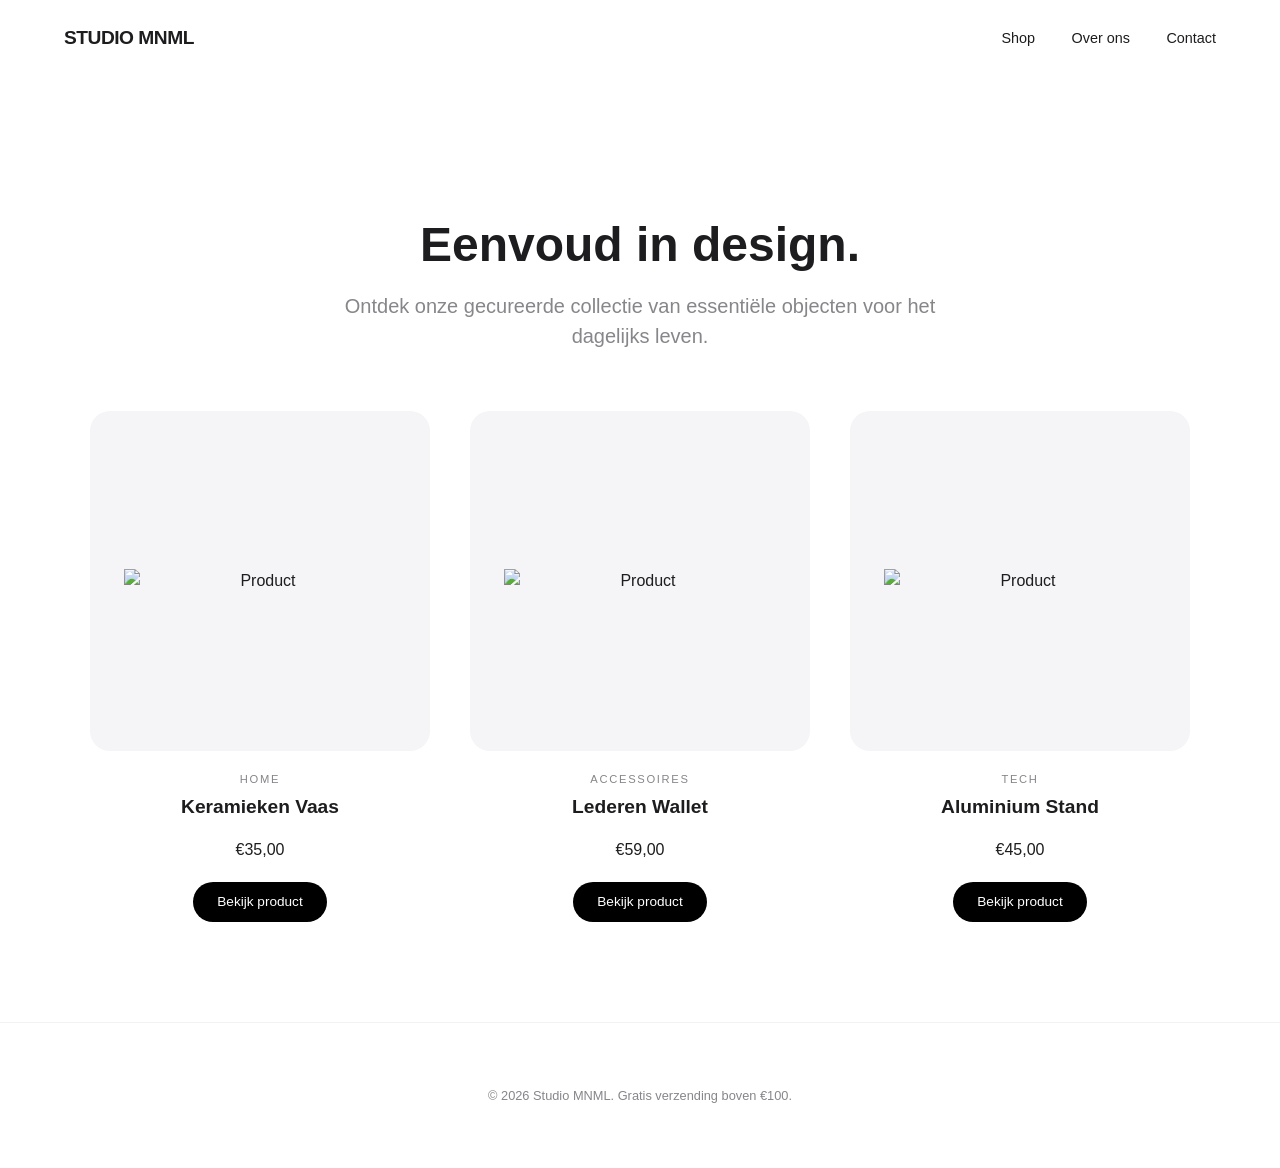
==== index.html @ b76edfde "Add files via upload" ====
<!DOCTYPE html>
<html lang="nl">
<head>
    <meta charset="UTF-8">
    <meta name="viewport" content="width=device-width, initial-scale=1.0">
    <title>Minimal Shop | Clean & Static</title>
    <style>
        :root {
            --bg-color: #ffffff;
            --text-main: #1d1d1f;
            --text-muted: #86868b;
            --accent: #000000; /* Strak zwart voor een luxe uitstraling */
            --card-bg: #f5f5f7;
            --nav-bg: rgba(255, 255, 255, 0.8);
        }

        body {
            font-family: -apple-system, BlinkMacSystemFont, "Segoe UI", Roboto, Helvetica, Arial, sans-serif;
            background-color: var(--bg-color);
            color: var(--text-main);
            margin: 0;
            line-height: 1.5;
            -webkit-font-smoothing: antialiased;
        }

        /* --- Navigatie --- */
        nav {
            position: sticky;
            top: 0;
            background-color: var(--nav-bg);
            backdrop-filter: blur(20px); /* Dat mooie 'glass' effect */
            z-index: 1000;
            padding: 1.5rem 5%;
            display: flex;
            justify-content: space-between;
            align-items: center;
        }

        .logo {
            font-weight: 700;
            font-size: 1.2rem;
            letter-spacing: -0.5px;
        }

        .nav-links a {
            text-decoration: none;
            color: var(--text-main);
            margin-left: 2rem;
            font-size: 0.9rem;
            transition: color 0.3s;
        }

        .nav-links a:hover {
            color: var(--text-muted);
        }

        /* --- Hero Section --- */
        header {
            text-align: center;
            padding: 100px 5% 60px;
        }

        header h1 {
            font-size: 3rem;
            font-weight: 700;
            margin-bottom: 10px;
        }

        header p {
            color: var(--text-muted);
            font-size: 1.25rem;
            max-width: 600px;
            margin: 0 auto;
        }

        /* --- Product Grid --- */
        .container {
            max-width: 1100px;
            margin: 0 auto;
            padding: 0 5% 100px;
        }

        .product-grid {
            display: grid;
            grid-template-columns: repeat(auto-fit, minmax(280px, 1fr));
            gap: 40px;
        }

        .product-card {
            text-align: center;
            transition: transform 0.4s cubic-bezier(0.4, 0, 0.2, 1);
        }

        .product-card:hover {
            transform: translateY(-10px);
        }

        .image-container {
            background-color: var(--card-bg);
            border-radius: 20px;
            aspect-ratio: 1 / 1;
            display: flex;
            justify-content: center;
            align-items: center;
            margin-bottom: 20px;
            overflow: hidden;
        }

        .product-image {
            width: 80%;
            height: auto;
            transition: transform 0.5s ease;
        }

        .product-card:hover .product-image {
            transform: scale(1.05);
        }

        .category {
            font-size: 0.7rem;
            text-transform: uppercase;
            letter-spacing: 0.15em;
            color: var(--text-muted);
            margin-bottom: 5px;
        }

        .title {
            font-size: 1.2rem;
            font-weight: 600;
            margin: 0 0 8px 0;
        }

        .price {
            font-size: 1rem;
            margin-bottom: 20px;
        }

        .btn {
            display: inline-block;
            background-color: var(--accent);
            color: white;
            padding: 10px 24px;
            border-radius: 30px;
            text-decoration: none;
            font-size: 0.85rem;
            font-weight: 500;
        }

        /* --- Footer --- */
        footer {
            border-top: 1px solid #f2f2f2;
            padding: 50px 5%;
            text-align: center;
            font-size: 0.8rem;
            color: var(--text-muted);
        }

        /* Mobile Adjustments */
        @media (max-width: 600px) {
            header h1 { font-size: 2.2rem; }
            .nav-links { display: none; } /* Simpel houden op mobiel */
        }
    </style>
</head>
<body>

    <nav>
        <div class="logo">STUDIO MNML</div>
        <div class="nav-links">
            <a href="#">Shop</a>
            <a href="#">Over ons</a>
            <a href="#">Contact</a>
        </div>
    </nav>

    <header>
        <h1>Eenvoud in design.</h1>
        <p>Ontdek onze gecureerde collectie van essentiële objecten voor het dagelijks leven.</p>
    </header>

    <div class="container">
        <div class="product-grid">
            <div class="product-card">
                <div class="image-container">
                    <img src="https://via.placeholder.com/400x400/f5f5f7/1d1d1f?text=Product+A" alt="Product" class="product-image">
                </div>
                <div class="category">Home</div>
                <h2 class="title">Keramieken Vaas</h2>
                <p class="price">€35,00</p>
                <a href="#" class="btn">Bekijk product</a>
            </div>

            <div class="product-card">
                <div class="image-container">
                    <img src="https://via.placeholder.com/400x400/f5f5f7/1d1d1f?text=Product+B" alt="Product" class="product-image">
                </div>
                <div class="category">Accessoires</div>
                <h2 class="title">Lederen Wallet</h2>
                <p class="price">€59,00</p>
                <a href="#" class="btn">Bekijk product</a>
            </div>

            <div class="product-card">
                <div class="image-container">
                    <img src="https://via.placeholder.com/400x400/f5f5f7/1d1d1f?text=Product+C" alt="Product" class="product-image">
                </div>
                <div class="category">Tech</div>
                <h2 class="title">Aluminium Stand</h2>
                <p class="price">€45,00</p>
                <a href="#" class="btn">Bekijk product</a>
            </div>
        </div>
    </div>

    <footer>
        <p>&copy; 2026 Studio MNML. Gratis verzending boven €100.</p>
    </footer>

</body>
</html>
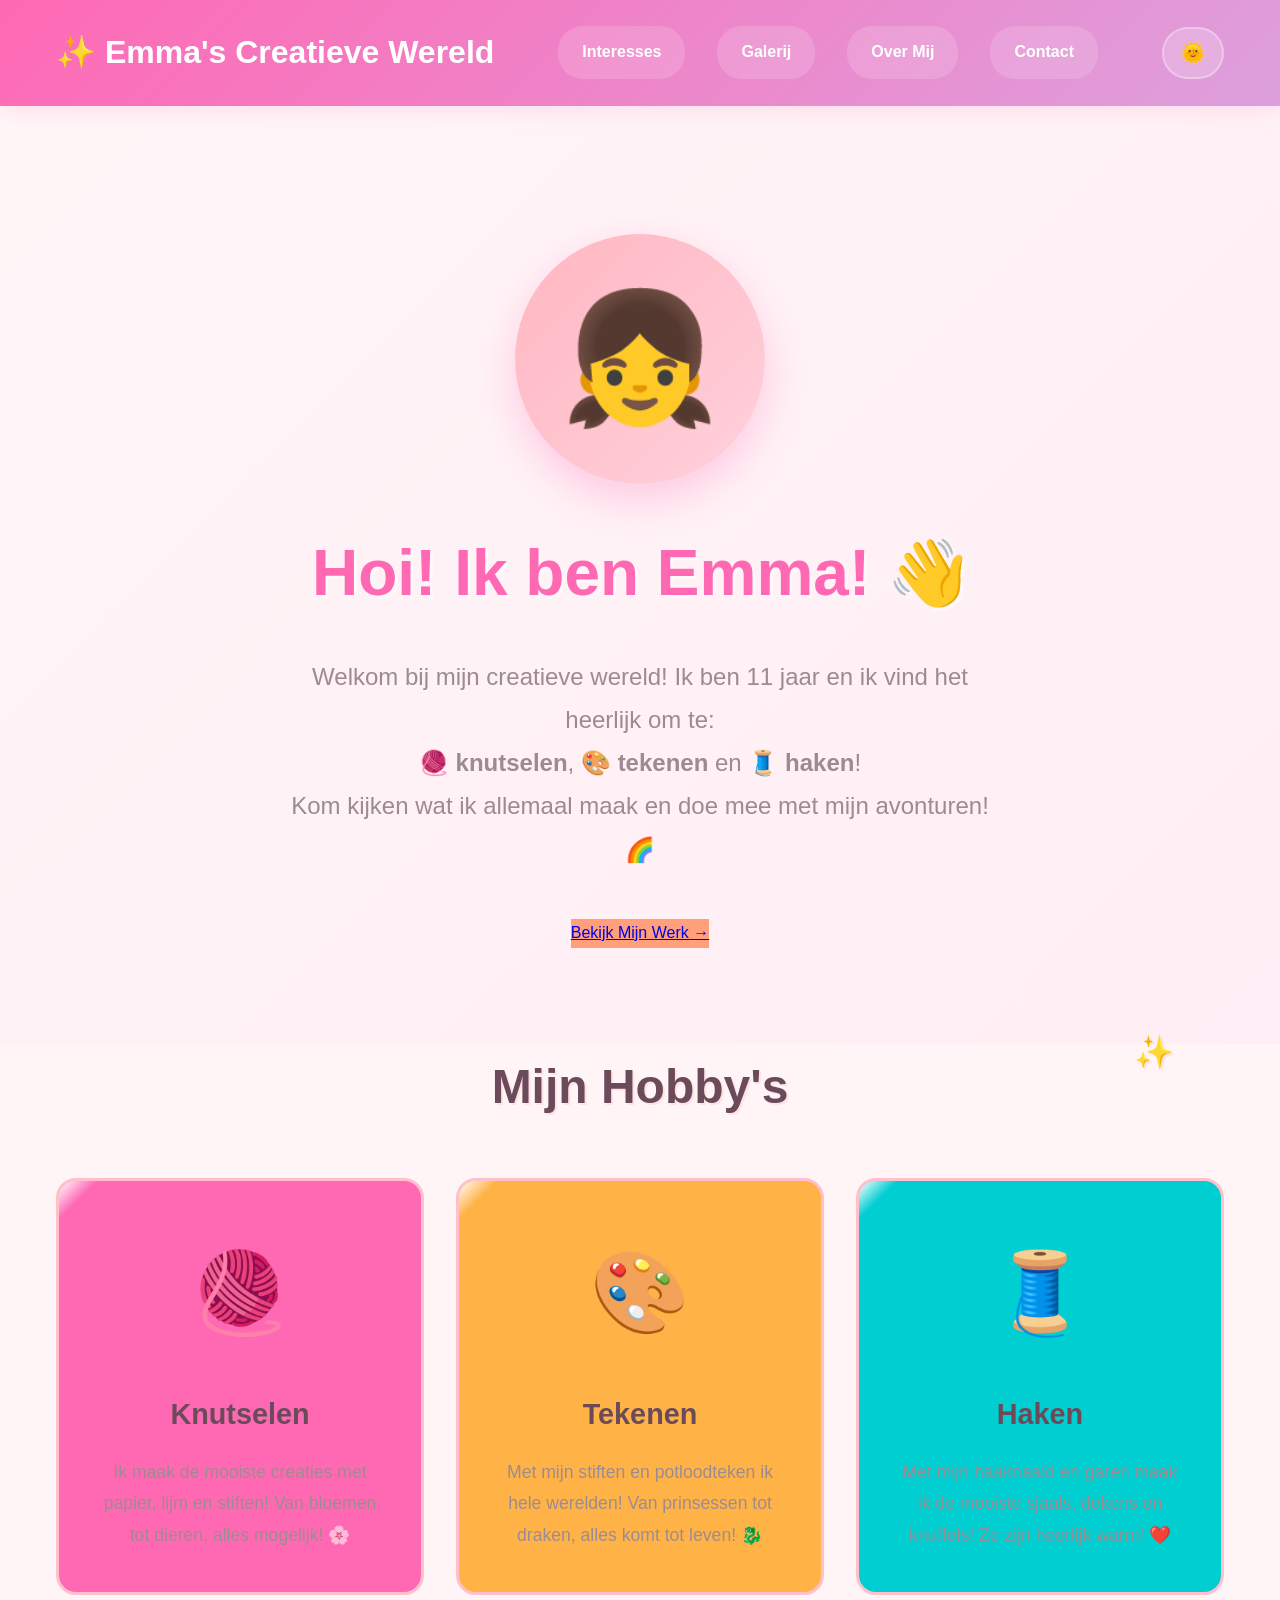
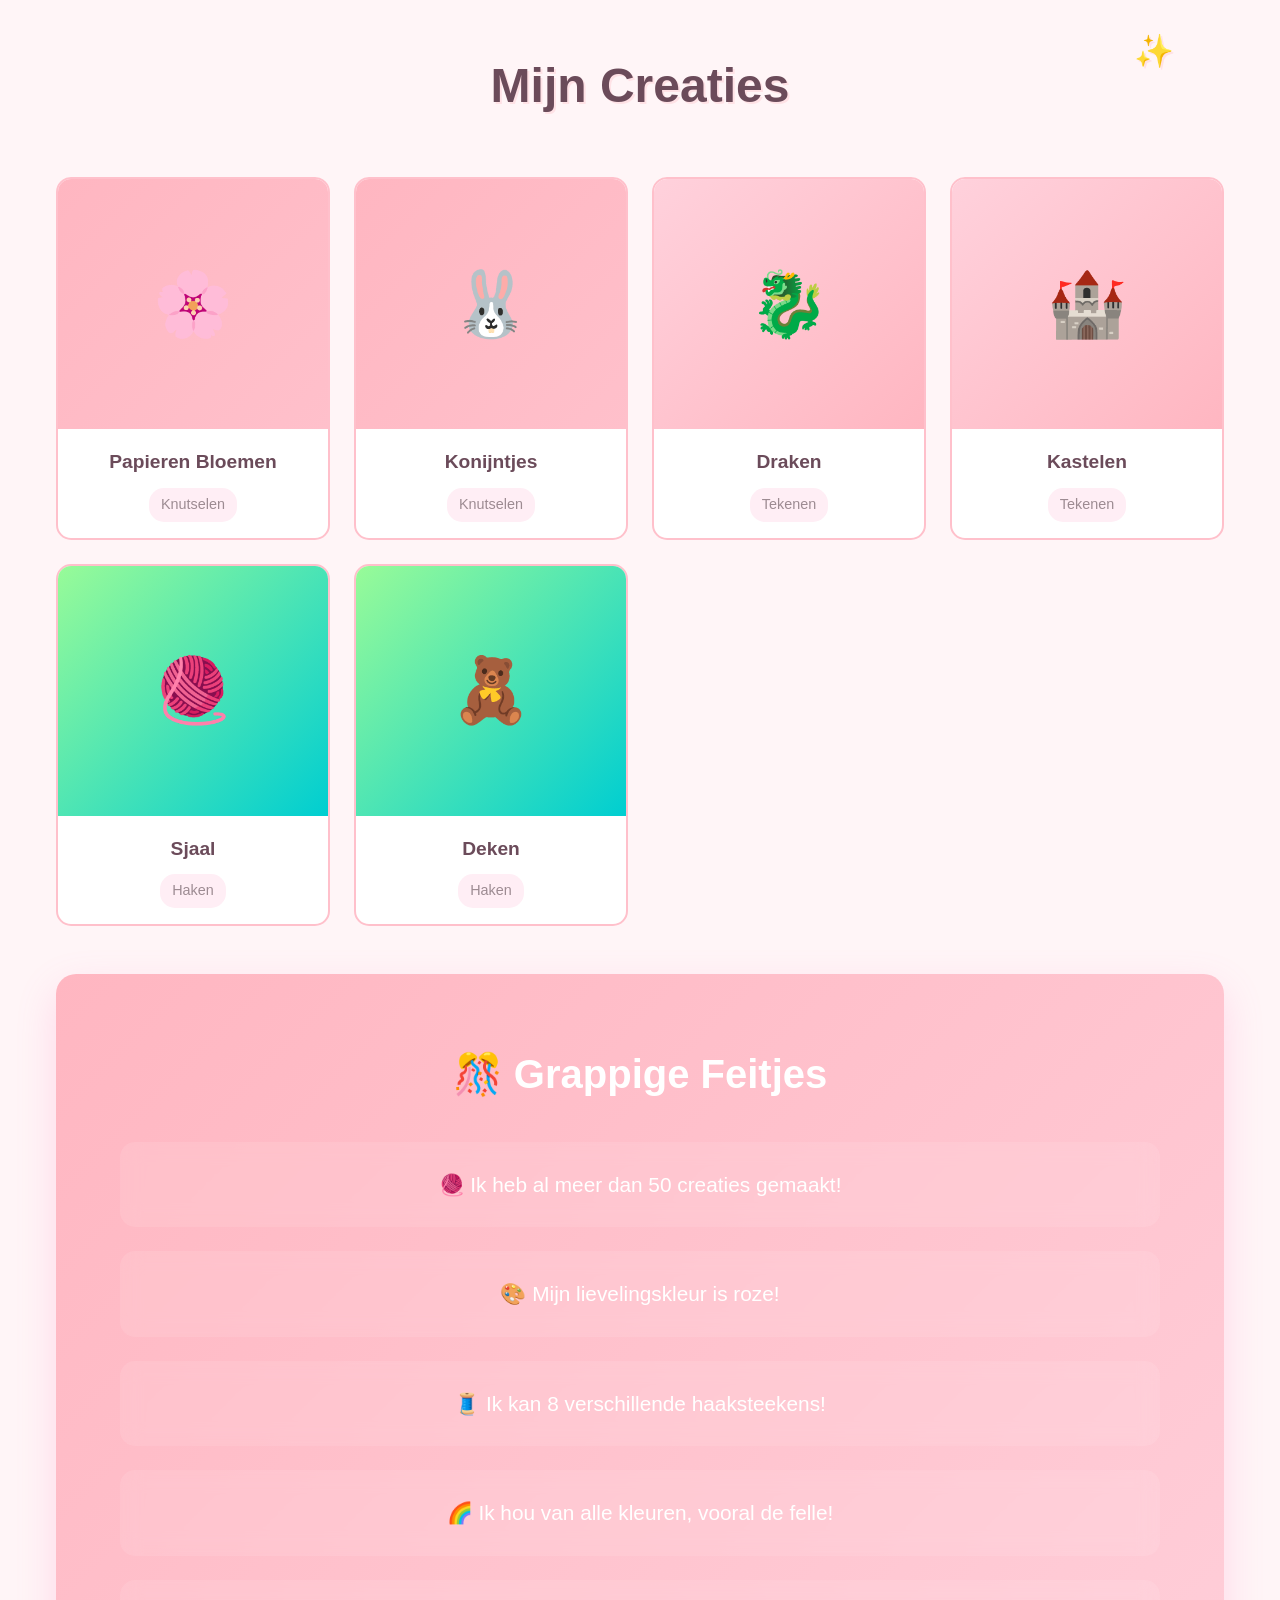
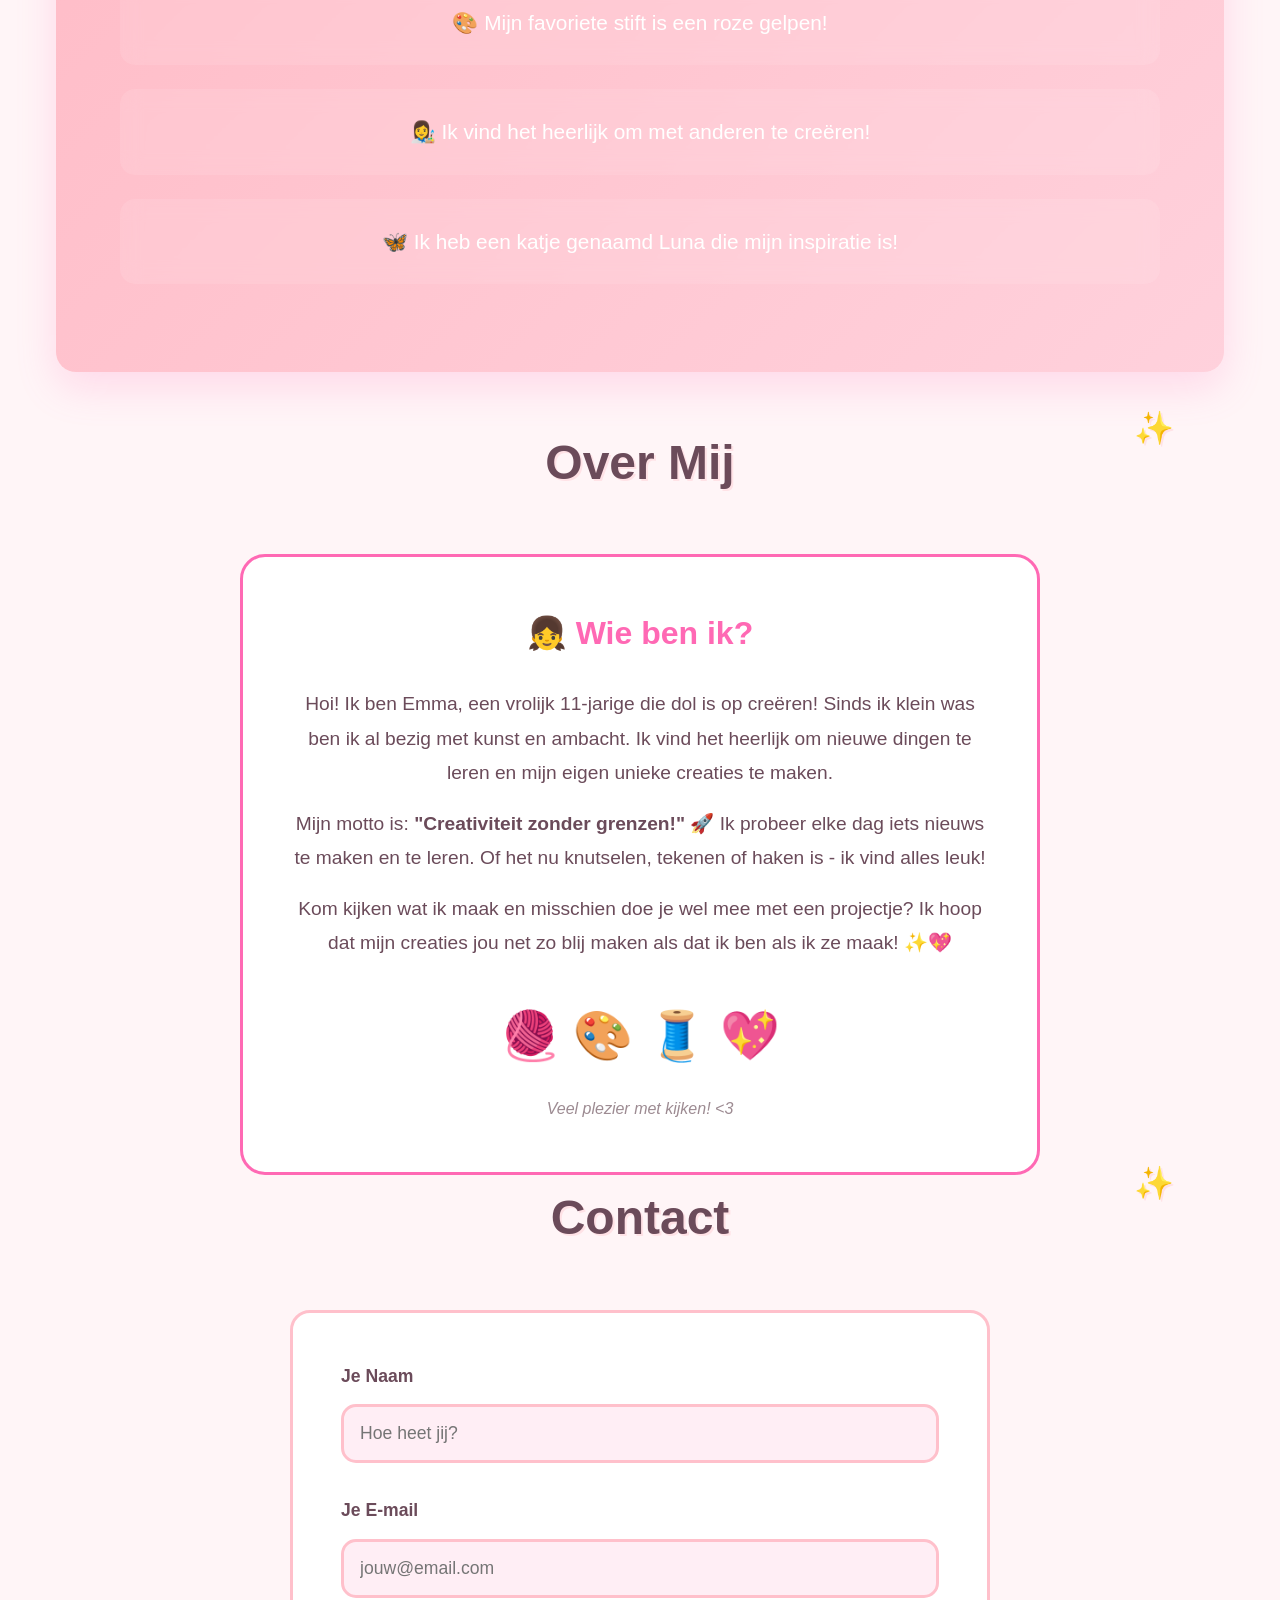
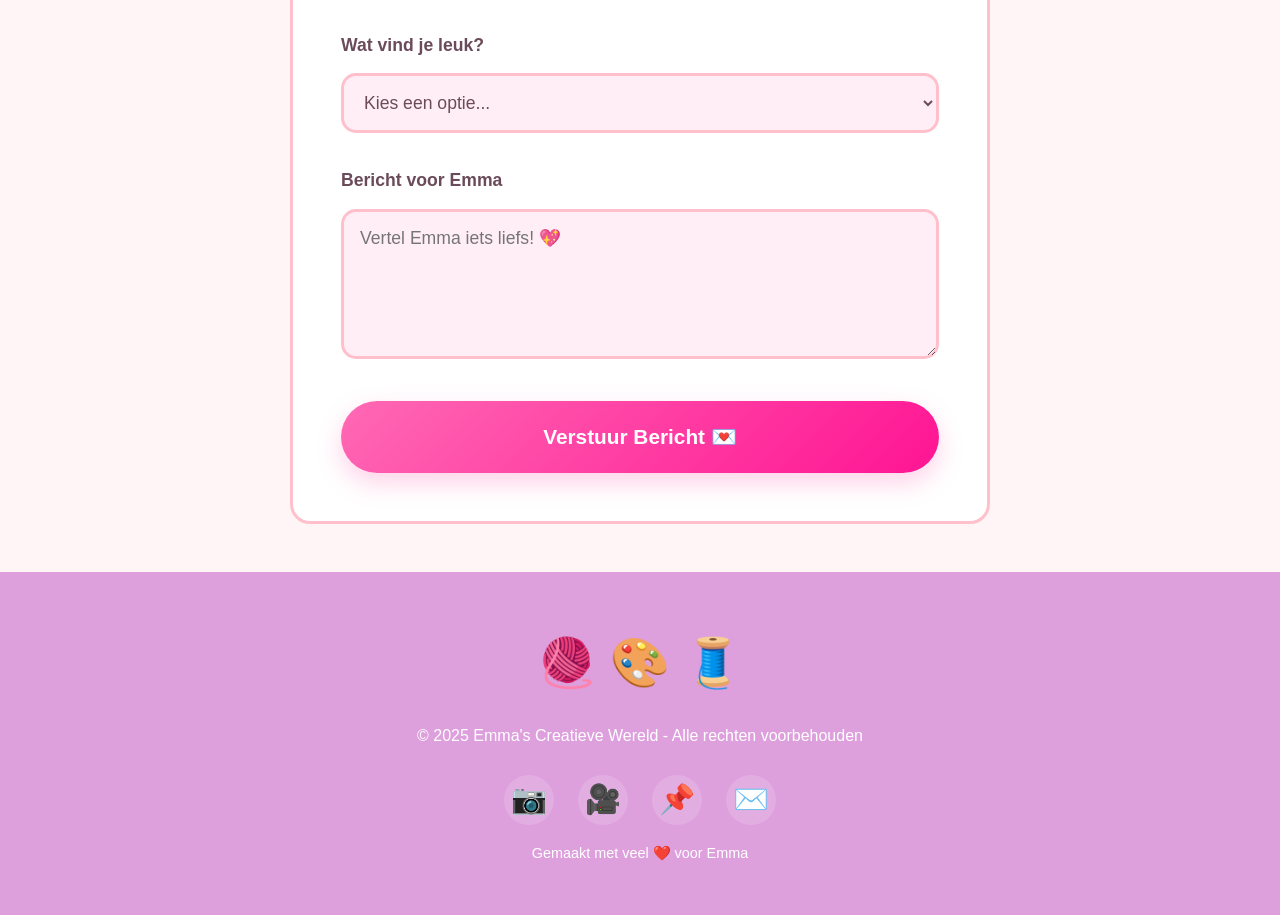
==== commit 9d59f648: "Add files via upload" ====
--- a/index.html
+++ b/index.html
@@ -3,218 +3,275 @@
 <head>
     <meta charset="UTF-8">
     <meta name="viewport" content="width=device-width, initial-scale=1.0">
-    <title>Minimal Shop | Clean & Static</title>
-    <style>
-        :root {
-            --bg-color: #ffffff;
-            --text-main: #1d1d1f;
-            --text-muted: #86868b;
-            --accent: #000000; /* Strak zwart voor een luxe uitstraling */
-            --card-bg: #f5f5f7;
-            --nav-bg: rgba(255, 255, 255, 0.8);
-        }
-
-        body {
-            font-family: -apple-system, BlinkMacSystemFont, "Segoe UI", Roboto, Helvetica, Arial, sans-serif;
-            background-color: var(--bg-color);
-            color: var(--text-main);
-            margin: 0;
-            line-height: 1.5;
-            -webkit-font-smoothing: antialiased;
-        }
-
-        /* --- Navigatie --- */
-        nav {
-            position: sticky;
-            top: 0;
-            background-color: var(--nav-bg);
-            backdrop-filter: blur(20px); /* Dat mooie 'glass' effect */
-            z-index: 1000;
-            padding: 1.5rem 5%;
-            display: flex;
-            justify-content: space-between;
-            align-items: center;
-        }
-
-        .logo {
-            font-weight: 700;
-            font-size: 1.2rem;
-            letter-spacing: -0.5px;
-        }
-
-        .nav-links a {
-            text-decoration: none;
-            color: var(--text-main);
-            margin-left: 2rem;
-            font-size: 0.9rem;
-            transition: color 0.3s;
-        }
-
-        .nav-links a:hover {
-            color: var(--text-muted);
-        }
-
-        /* --- Hero Section --- */
-        header {
-            text-align: center;
-            padding: 100px 5% 60px;
-        }
-
-        header h1 {
-            font-size: 3rem;
-            font-weight: 700;
-            margin-bottom: 10px;
-        }
-
-        header p {
-            color: var(--text-muted);
-            font-size: 1.25rem;
-            max-width: 600px;
-            margin: 0 auto;
-        }
-
-        /* --- Product Grid --- */
-        .container {
-            max-width: 1100px;
-            margin: 0 auto;
-            padding: 0 5% 100px;
-        }
-
-        .product-grid {
-            display: grid;
-            grid-template-columns: repeat(auto-fit, minmax(280px, 1fr));
-            gap: 40px;
-        }
-
-        .product-card {
-            text-align: center;
-            transition: transform 0.4s cubic-bezier(0.4, 0, 0.2, 1);
-        }
-
-        .product-card:hover {
-            transform: translateY(-10px);
-        }
-
-        .image-container {
-            background-color: var(--card-bg);
-            border-radius: 20px;
-            aspect-ratio: 1 / 1;
-            display: flex;
-            justify-content: center;
-            align-items: center;
-            margin-bottom: 20px;
-            overflow: hidden;
-        }
-
-        .product-image {
-            width: 80%;
-            height: auto;
-            transition: transform 0.5s ease;
-        }
-
-        .product-card:hover .product-image {
-            transform: scale(1.05);
-        }
-
-        .category {
-            font-size: 0.7rem;
-            text-transform: uppercase;
-            letter-spacing: 0.15em;
-            color: var(--text-muted);
-            margin-bottom: 5px;
-        }
-
-        .title {
-            font-size: 1.2rem;
-            font-weight: 600;
-            margin: 0 0 8px 0;
-        }
-
-        .price {
-            font-size: 1rem;
-            margin-bottom: 20px;
-        }
-
-        .btn {
-            display: inline-block;
-            background-color: var(--accent);
-            color: white;
-            padding: 10px 24px;
-            border-radius: 30px;
-            text-decoration: none;
-            font-size: 0.85rem;
-            font-weight: 500;
-        }
-
-        /* --- Footer --- */
-        footer {
-            border-top: 1px solid #f2f2f2;
-            padding: 50px 5%;
-            text-align: center;
-            font-size: 0.8rem;
-            color: var(--text-muted);
-        }
-
-        /* Mobile Adjustments */
-        @media (max-width: 600px) {
-            header h1 { font-size: 2.2rem; }
-            .nav-links { display: none; } /* Simpel houden op mobiel */
-        }
-    </style>
+    <meta name="description" content="Emma's creatieve wereld - Knutselen, Tekenen en Haken!">
+    <title>✨ Emma's Creatieve Wereld</title>
+    <link rel="stylesheet" href="css/style.css">
 </head>
 <body>
-
-    <nav>
-        <div class="logo">STUDIO MNML</div>
-        <div class="nav-links">
-            <a href="#">Shop</a>
-            <a href="#">Over ons</a>
-            <a href="#">Contact</a>
-        </div>
-    </nav>
-
+    <!-- Floating Emojis -->
+    <div class="floating-emoji emoji-1">🧶</div>
+    <div class="floating-emoji emoji-2">🎨</div>
+    <div class="floating-emoji emoji-3">🧵</div>
+
+    <!-- Header -->
     <header>
-        <h1>Eenvoud in design.</h1>
-        <p>Ontdek onze gecureerde collectie van essentiële objecten voor het dagelijks leven.</p>
+        <div class="header-content">
+            <div class="logo">✨ Emma's Creatieve Wereld</div>
+            <nav class="nav-links">
+                <a href="#interesses">Interesses</a>
+                <a href="#gallery">Galerij</a>
+                <a href="#over-mij">Over Mij</a>
+                <a href="#contact">Contact</a>
+            </nav>
+            <button class="theme-toggle" id="themeToggle" aria-label="Donker/Licht thema">🌞</button>
+        </div>
     </header>
 
-    <div class="container">
-        <div class="product-grid">
-            <div class="product-card">
-                <div class="image-container">
-                    <img src="https://via.placeholder.com/400x400/f5f5f7/1d1d1f?text=Product+A" alt="Product" class="product-image">
-                </div>
-                <div class="category">Home</div>
-                <h2 class="title">Keramieken Vaas</h2>
-                <p class="price">€35,00</p>
-                <a href="#" class="btn">Bekijk product</a>
-            </div>
-
-            <div class="product-card">
-                <div class="image-container">
-                    <img src="https://via.placeholder.com/400x400/f5f5f7/1d1d1f?text=Product+B" alt="Product" class="product-image">
-                </div>
-                <div class="category">Accessoires</div>
-                <h2 class="title">Lederen Wallet</h2>
-                <p class="price">€59,00</p>
-                <a href="#" class="btn">Bekijk product</a>
-            </div>
-
-            <div class="product-card">
-                <div class="image-container">
-                    <img src="https://via.placeholder.com/400x400/f5f5f7/1d1d1f?text=Product+C" alt="Product" class="product-image">
-                </div>
-                <div class="category">Tech</div>
-                <h2 class="title">Aluminium Stand</h2>
-                <p class="price">€45,00</p>
-                <a href="#" class="btn">Bekijk product</a>
+    <!-- Hero Section -->
+    <section class="hero">
+        <div class="hero-avatar">
+            👧
+        </div>
+        <h1>Hoi! Ik ben Emma! 👋</h1>
+        <p>Welkom bij mijn creatieve wereld! Ik ben 11 jaar en ik vind het heerlijk om te:
+        <br>🧶 <strong>knutselen</strong>, 🎨 <strong>tekenen</strong> en 🧵 <strong>haken</strong>!
+        <br>
+        Kom kijken wat ik allemaal maak en doe mee met mijn avonturen! 🌈</p>
+        <a href="#gallery" class="view-details" style="margin-top: 1rem; background: var(--accent-5); display: inline-block;">Bekijk Mijn Werk →</a>
+    </section>
+
+    <!-- Interesses Section -->
+    <section id="interesses" class="container">
+        <h2>Mijn Hobby's</h2>
+        
+        <div class="interests-grid">
+            <!-- Knutselen Card -->
+            <div class="interest-card knutselen">
+                <span class="interest-icon">🧶</span>
+                <h3 class="interest-title">Knutselen</h3>
+                <p class="interest-description">Ik maak de mooiste creaties met papier, lijm en stiften! Van bloemen tot dieren, alles mogelijk! 🌸</p>
+            </div>
+            
+            <!-- Tekenen Card -->
+            <div class="interest-card tekenen">
+                <span class="interest-icon">🎨</span>
+                <h3 class="interest-title">Tekenen</h3>
+                <p class="interest-description">Met mijn stiften en potloodteken ik hele werelden! Van prinsessen tot draken, alles komt tot leven! 🐉</p>
+            </div>
+            
+            <!-- Haken Card -->
+            <div class="interest-card haken">
+                <span class="interest-icon">🧵</span>
+                <h3 class="interest-title">Haken</h3>
+                <p class="interest-description">Met mijn haaknaald en garen maak ik de mooiste sjaals, dekens en knuffels! Ze zijn heerlijk warm! ❤️</p>
+            </div>
+        </div>
+    </section>
+
+    <!-- Gallery Section -->
+    <section id="gallery" class="container">
+        <h2>Mijn Creaties</h2>
+        
+        <div class="gallery-grid">
+            <!-- Knutselen Gallery Items -->
+            <div class="gallery-item" onclick="openModal('knutselen')">
+                <div class="gallery-image gallery-knutselen">🌸</div>
+                <div class="gallery-info">
+                    <h4 class="gallery-title">Papieren Bloemen</h4>
+                    <span class="gallery-category">Knutselen</span>
+                </div>
+            </div>
+            
+            <div class="gallery-item" onclick="openModal('knutselen')">
+                <div class="gallery-image gallery-knutselen">🐰</div>
+                <div class="gallery-info">
+                    <h4 class="gallery-title">Konijntjes</h4>
+                    <span class="gallery-category">Knutselen</span>
+                </div>
+            </div>
+            
+            <!-- Tekenen Gallery Items -->
+            <div class="gallery-item" onclick="openModal('tekenen')">
+                <div class="gallery-image gallery-tekenen">🐉</div>
+                <div class="gallery-info">
+                    <h4 class="gallery-title">Draken</h4>
+                    <span class="gallery-category">Tekenen</span>
+                </div>
+            </div>
+            
+            <div class="gallery-item" onclick="openModal('tekenen')">
+                <div class="gallery-image gallery-tekenen">🏰</div>
+                <div class="gallery-info">
+                    <h4 class="gallery-title">Kastelen</h4>
+                    <span class="gallery-category">Tekenen</span>
+                </div>
+            </div>
+            
+            <!-- Haken Gallery Items -->
+            <div class="gallery-item" onclick="openModal('haken')">
+                <div class="gallery-image gallery-haken">🧶</div>
+                <div class="gallery-info">
+                    <h4 class="gallery-title">Sjaal</h4>
+                    <span class="gallery-category">Haken</span>
+                </div>
+            </div>
+            
+            <div class="gallery-item" onclick="openModal('haken')">
+                <div class="gallery-image gallery-haken">🧸</div>
+                <div class="gallery-info">
+                    <h4 class="gallery-title">Deken</h4>
+                    <span class="gallery-category">Haken</span>
+                </div>
+            </div>
+        </div>
+    </section>
+
+    <!-- Fun Facts Section -->
+    <section class="container">
+        <div class="fun-facts">
+            <h3>🎊 Grappige Feitjes</h3>
+            
+            <div class="fact">
+                🧶 Ik heb al meer dan 50 creaties gemaakt!
+            </div>
+            
+            <div class="fact">
+                🎨 Mijn lievelingskleur is roze!
+            </div>
+            
+            <div class="fact">
+                🧵 Ik kan 8 verschillende haaksteekens!
+            </div>
+            
+            <div class="fact">
+                🌈 Ik hou van alle kleuren, vooral de felle!
+            </div>
+            
+            <div class="fact">
+                🎨 Mijn favoriete stift is een roze gelpen!
+            </div>
+            
+            <div class="fact">
+                👩‍🎨 Ik vind het heerlijk om met anderen te creëren!
+            </div>
+            
+            <div class="fact">
+                🦋 Ik heb een katje genaamd Luna die mijn inspiratie is!
+            </div>
+        </div>
+    </section>
+
+    <!-- About Section -->
+    <section id="over-mij" class="container">
+        <h2>Over Mij</h2>
+        
+        <div style="max-width: 800px; margin: 0 auto; text-align: center; background: var(--bg-card); padding: 3rem; border-radius: 25px; border: 3px solid var(--accent);">
+            <h3 style="font-size: 2rem; color: var(--accent); margin-bottom: 1.5rem;">👧 Wie ben ik?</h3>
+            
+            <p style="font-size: 1.2rem; color: var(--text-primary); margin-bottom: 1rem; line-height: 1.8;">
+                Hoi! Ik ben Emma, een vrolijk 11-jarige die dol is op creëren! 
+                Sinds ik klein was ben ik al bezig met kunst en ambacht. Ik vind het heerlijk 
+                om nieuwe dingen te leren en mijn eigen unieke creaties te maken.
+            </p>
+            
+            <p style="font-size: 1.2rem; color: var(--text-primary); margin-bottom: 1rem; line-height: 1.8;">
+                Mijn motto is: <strong>"Creativiteit zonder grenzen!"</strong> 🚀
+                Ik probeer elke dag iets nieuws te maken en te leren.
+                Of het nu knutselen, tekenen of haken is - ik vind alles leuk!
+            </p>
+            
+            <p style="font-size: 1.2rem; color: var(--text-primary); margin-bottom: 2rem; line-height: 1.8;">
+                Kom kijken wat ik maak en misschien doe je wel mee met een projectje? 
+                Ik hoop dat mijn creaties jou net zo blij maken als dat ik ben als ik ze maak! 
+                ✨💖
+            </p>
+            
+            <div style="font-size: 3rem; margin-bottom: 1rem;">
+                🧶 🎨 🧵 💖
+            </div>
+            
+            <p style="font-size: 1rem; color: var(--text-secondary); font-style: italic;">
+                Veel plezier met kijken! <3
+            </p>
+        </div>
+    </section>
+
+    <!-- Contact Section -->
+    <section id="contact" class="container">
+        <h2>Contact</h2>
+        
+        <div class="contact-form">
+            <form>
+                <div class="form-group">
+                    <label for="name">Je Naam</label>
+                    <input type="text" id="name" name="name" placeholder="Hoe heet jij?" required>
+                </div>
+                
+                <div class="form-group">
+                    <label for="email">Je E-mail</label>
+                    <input type="email" id="email" name="email" placeholder="jouw@email.com" required>
+                </div>
+                
+                <div class="form-group">
+                    <label for="interest">Wat vind je leuk?</label>
+                    <select id="interest" name="interest">
+                        <option value="">Kies een optie...</option>
+                        <option value="knutselen">🧶 Knutselen</option>
+                        <option value="tekenen">🎨 Tekenen</option>
+                        <option value="haken">🧵 Haken</option>
+                        <option value="alles">✨ Alles!</option>
+                    </select>
+                </div>
+                
+                <div class="form-group">
+                    <label for="message">Bericht voor Emma</label>
+                    <textarea id="message" name="message" placeholder="Vertel Emma iets liefs! 💖" required></textarea>
+                </div>
+                
+                <button type="submit" class="submit-btn">Verstuur Bericht 💌</button>
+            </form>
+        </div>
+    </section>
+
+    <!-- Footer -->
+    <footer>
+        <div class="footer-emoji">🧶 🎨 🧵</div>
+        <p>&copy; 2025 Emma's Creatieve Wereld - Alle rechten voorbehouden</p>
+        
+        <div class="social-links">
+            <a href="#" aria-label="Instagram">📷</a>
+            <a href="#" aria-label="YouTube">🎥</a>
+            <a href="#" aria-label="Pinterest">📌</a>
+            <a href="#" aria-label="Email">✉️</a>
+        </div>
+        
+        <p style="margin-top: 1rem; font-size: 0.9rem;">
+            Gemaakt met veel ❤️ voor Emma
+        </p>
+    </footer>
+
+    <!-- Modal -->
+    <div class="modal" id="projectModal">
+        <div class="modal-content">
+            <div class="modal-header">
+                <h3 id="modalTitle">Project Naam</h3>
+                <button class="modal-close" id="closeModal">&times;</button>
+            </div>
+            <div class="modal-body">
+                <div class="modal-images" id="modalImages">
+                    <!-- Project afbeeldingen komen hier -->
+                </div>
+                <div class="modal-details">
+                    <p><strong>Categorie:</strong> <span id="modalCategory">-</span></p>
+                    <p><strong>Beschrijving:</strong> <span id="modalDescription">-</span></p>
+                    <p><strong>Duur:</strong> <span id="modalDuration">-</span></p>
+                    <p><strong>Moeilijkheid:</strong> <span id="modalDifficulty">-</span></p>
+                    <p style="margin-top: 1rem; color: var(--accent);">✨ Dit project is met veel liefde gemaakt!</p>
+                </div>
             </div>
         </div>
     </div>
 
-    <footer>
-        <p>&copy; 2026 Studio MNML. Gratis verzending boven €100.</p>
-    </footer>
-
+    <script src="js/main.js"></script>
 </body>
-</html>+</html>
--- a/css/style.css
+++ b/css/style.css
@@ -0,0 +1,709 @@
+/* Emma's Creatieve Wereld - Modern CSS */
+
+:root {
+    /* Ligh Theme (default) - Fun & Bright */
+    --bg-primary: #FFF5F7;
+    --bg-secondary: #FFEEF5;
+    --bg-card: #FFFFFF;
+    --text-primary: #6B4B5A;
+    --text-secondary: #9D8B92;
+    --accent: #FF69B4; /* Hot Pink */
+    --accent-hover: #FF1493;
+    --accent-2: #FFB6C1; /* Pink */
+    --accent-3: #FFD1DC; /* Light Pink */
+    --accent-4: #DDA0DD; /* Plum */
+    --accent-5: #FFA07A; /* Orange */
+    --accent-6: #FFB347; /* Yellow */
+    --accent-7: #00CED1; /* Dark Turquoise */
+    --accent-8: #98FB98; /* Pale Green */
+    --border: #FFC0CB;
+    --shadow: rgba(255, 105, 180, 0.15);
+    
+    /* Section colors */
+    --knutselen: #FF69B4;
+    --tekenen: #FFB347;
+    --haken: #00CED1;
+}
+
+[data-theme="dark"] {
+    --bg-primary: #1a1a2e;
+    --bg-secondary: #16162a;
+    --bg-card: #1f1f33;
+    --text-primary: #e2e8f0;
+    --text-secondary: #94a3b8;
+    --accent: #ff4081;
+    --accent-hover: #ff1f7a;
+    --border: #334155;
+    --shadow: rgba(0, 0, 0, 0.3);
+}
+
+* {
+    margin: 0;
+    padding: 0;
+    box-sizing: border-box;
+}
+
+body {
+    font-family: 'Comic Neue MS', 'Arial Rounded MT Bold', 'Segoe UI', Tahoma, Geneva, Verdana, sans-serif;
+    background-color: var(--bg-primary);
+    color: var(--text-primary);
+    line-height: 1.8;
+    transition: background-color 0.3s, color 0.3s;
+    overflow-x: hidden;
+}
+
+/* Animated Background */
+body::before {
+    content: '';
+    position: fixed;
+    top: 0;
+    left: 0;
+    width: 100%;
+    height: 100%;
+    background: 
+        radial-gradient(circle at 20% 30%, rgba(255, 105, 180, 0.1) 0%, transparent 50%),
+        radial-gradient(circle at 80% 70%, rgba(255, 180, 107, 0.1) 0%, transparent 50%),
+        radial-gradient(circle at 40% 80%, rgba(255, 160, 122, 0.1) 0%, transparent 50%);
+    z-index: -1;
+    animation: backgroundPulse 10s ease-in-out infinite;
+}
+
+@keyframes backgroundPulse {
+    0%, 100% { opacity: 0.3; }
+    50% { opacity: 0.6; }
+}
+
+/* Header */
+header {
+    background: linear-gradient(135deg, var(--accent) 0%, var(--accent-4) 100%);
+    color: white;
+    padding: 1.5rem 0;
+    position: sticky;
+    top: 0;
+    z-index: 100;
+    box-shadow: 0 4px 20px var(--shadow);
+}
+
+.header-content {
+    max-width: 1200px;
+    margin: 0 auto;
+    padding: 0 1rem;
+    display: flex;
+    justify-content: space-between;
+    align-items: center;
+}
+
+.logo {
+    font-size: 2rem;
+    font-weight: bold;
+    display: flex;
+    align-items: center;
+    gap: 0.5rem;
+    animation: logoFloat 3s ease-in-out infinite;
+}
+
+@keyframes logoFloat {
+    0%, 100% { transform: translateY(0px); }
+    50% { transform: translateY(-5px); }
+}
+
+.nav-links {
+    display: flex;
+    gap: 2rem;
+}
+
+.nav-links a {
+    color: white;
+    text-decoration: none;
+    font-weight: 600;
+    padding: 0.75rem 1.5rem;
+    border-radius: 25px;
+    transition: all 0.3s;
+    background: rgba(255,255,255,0.15);
+}
+
+.nav-links a:hover {
+    background: rgba(255,255,255,0.25);
+    transform: scale(1.05);
+}
+
+.theme-toggle {
+    background: rgba(255,255,255,0.2);
+    border: 2px solid rgba(255,255,255,0.3);
+    color: white;
+    padding: 0.75rem 1rem;
+    border-radius: 50px;
+    cursor: pointer;
+    font-size: 1.3rem;
+    transition: all 0.3s;
+}
+
+.theme-toggle:hover {
+    background: rgba(255,255,255,0.3);
+    transform: scale(1.1);
+}
+
+/* Hero Section */
+.hero {
+    background: linear-gradient(135deg, var(--bg-primary) 0%, var(--bg-secondary) 100%);
+    padding: 6rem 1rem;
+    text-align: center;
+    position: relative;
+}
+
+.hero h1 {
+    font-size: 4rem;
+    margin-bottom: 1.5rem;
+    color: var(--accent);
+    text-shadow: 3px 3px 0px rgba(255,255,255,0.5);
+    animation: titleBounce 2s ease-in-out;
+}
+
+@keyframes titleBounce {
+    0% { transform: translateY(-30px); opacity: 0; }
+    60% { transform: translateY(10px); }
+    100% { transform: translateY(0); opacity: 1; }
+}
+
+.hero p {
+    font-size: 1.5rem;
+    color: var(--text-secondary);
+    max-width: 700px;
+    margin: 0 auto 2rem;
+    font-weight: 500;
+}
+
+.hero-avatar {
+    width: 250px;
+    height: 250px;
+    margin: 2rem auto;
+    background: linear-gradient(135deg, var(--accent-2) 0%, var(--accent-3) 100%);
+    border-radius: 50%;
+    display: flex;
+    align-items: center;
+    justify-content: center;
+    font-size: 8rem;
+    box-shadow: 0 15px 40px rgba(255, 105, 180, 0.3);
+    animation: avatarWiggle 3s ease-in-out infinite;
+    cursor: pointer;
+}
+
+.hero-avatar:hover {
+    transform: scale(1.1);
+}
+
+@keyframes avatarWiggle {
+    0%, 100% { transform: rotate(-5deg); }
+    50% { transform: rotate(5deg); }
+}
+
+/* Floating Elements */
+.floating-emoji {
+    position: absolute;
+    font-size: 3rem;
+    animation: float 6s ease-in-out infinite;
+}
+
+@keyframes float {
+    0%, 100% { transform: translateY(0px) rotate(0deg); }
+    50% { transform: translateY(-20px) rotate(10deg); }
+}
+
+.emoji-1 { top: 10%; left: 10%; animation-delay: 0s; }
+.emoji-2 { top: 20%; right: 15%; animation-delay: 2s; }
+.emoji-3 { bottom: 15%; left: 20%; animation-delay: 4s; }
+
+/* Container */
+.container {
+    max-width: 1200px;
+    margin: 0 auto;
+    padding: 0 1rem;
+}
+
+/* Sections */
+section {
+    padding: 6rem 0;
+}
+
+section h2 {
+    font-size: 3rem;
+    margin-bottom: 3rem;
+    color: var(--text-primary);
+    text-align: center;
+    text-shadow: 2px 2px 0px rgba(255, 182, 193, 0.3);
+    position: relative;
+}
+
+section h2::after {
+    content: '✨';
+    position: absolute;
+    top: -20px;
+    right: 50px;
+    font-size: 2rem;
+    animation: sparkle 2s ease-in-out infinite;
+}
+
+@keyframes sparkle {
+    0%, 100% { opacity: 0.5; transform: scale(1); }
+    50% { opacity: 1; transform: scale(1.2); }
+}
+
+/* Interests Grid */
+.interests-grid {
+    display: grid;
+    grid-template-columns: repeat(auto-fit, minmax(300px, 1fr));
+    gap: 2rem;
+    margin-bottom: 3rem;
+}
+
+.interest-card {
+    background: var(--bg-card);
+    border: 3px solid var(--border);
+    border-radius: 20px;
+    padding: 2.5rem;
+    text-align: center;
+    transition: all 0.3s;
+    cursor: pointer;
+    position: relative;
+    overflow: hidden;
+}
+
+.interest-card::before {
+    content: '';
+    position: absolute;
+    top: 0;
+    left: -100%;
+    width: 100%;
+    height: 100%;
+    background: linear-gradient(90deg, transparent, rgba(255, 255, 255, 0.2));
+    transition: left 0.3s;
+}
+
+.interest-card:hover::before {
+    left: 100%;
+}
+
+.interest-card:hover {
+    transform: translateY(-10px) rotate(2deg);
+    box-shadow: 0 20px 40px rgba(255, 105, 180, 0.25);
+    border-color: var(--accent);
+}
+
+.interest-icon {
+    font-size: 5rem;
+    margin-bottom: 1.5rem;
+    display: block;
+    animation: iconBounce 2s ease-in-out;
+}
+
+.interest-card:nth-child(1) .interest-icon { animation-delay: 0s; }
+.interest-card:nth-child(2) .interest-icon { animation-delay: 0.5s; }
+.interest-card:nth-child(3) .interest-icon { animation-delay: 1s; }
+
+@keyframes iconBounce {
+    0%, 100% { transform: translateY(0) scale(1); }
+    50% { transform: translateY(-10px) scale(1.1); }
+}
+
+.interest-title {
+    font-size: 1.8rem;
+    font-weight: bold;
+    color: var(--text-primary);
+    margin-bottom: 1rem;
+}
+
+.interest-description {
+    color: var(--text-secondary);
+    font-size: 1.1rem;
+}
+
+/* Knutselen Card */
+.interest-card.knutselen {
+    background: linear-gradient(135deg, var(--bg-card) 0%, var(--knutselen) 5%);
+}
+
+/* Tekenen Card */
+.interest-card.tekenen {
+    background: linear-gradient(135deg, var(--bg-card) 0%, var(--tekenen) 5%);
+}
+
+/* Haken Card */
+.interest-card.haken {
+    background: linear-gradient(135deg, var(--bg-card) 0%, var(--haken) 5%);
+}
+
+/* Gallery */
+.gallery-grid {
+    display: grid;
+    grid-template-columns: repeat(auto-fit, minmax(250px, 1fr));
+    gap: 1.5rem;
+}
+
+.gallery-item {
+    background: var(--bg-card);
+    border: 2px solid var(--border);
+    border-radius: 15px;
+    overflow: hidden;
+    transition: all 0.3s;
+    cursor: pointer;
+}
+
+.gallery-item:hover {
+    transform: scale(1.05);
+    box-shadow: 0 15px 30px rgba(255, 105, 180, 0.2);
+}
+
+.gallery-image {
+    width: 100%;
+    height: 250px;
+    background-size: cover;
+    background-position: center;
+    display: flex;
+    align-items: center;
+    justify-content: center;
+    font-size: 4rem;
+    transition: transform 0.3s;
+}
+
+.gallery-item:hover .gallery-image {
+    transform: scale(1.1);
+}
+
+.gallery-info {
+    padding: 1rem;
+    text-align: center;
+}
+
+.gallery-title {
+    font-size: 1.2rem;
+    font-weight: 600;
+    color: var(--text-primary);
+    margin-bottom: 0.5rem;
+}
+
+.gallery-category {
+    font-size: 0.9rem;
+    color: var(--text-secondary);
+    background: var(--bg-secondary);
+    padding: 0.25rem 0.75rem;
+    border-radius: 15px;
+    display: inline-block;
+}
+
+/* Fun Facts Section */
+.fun-facts {
+    background: linear-gradient(135deg, var(--accent-2) 0%, var(--accent-3) 100%);
+    padding: 4rem;
+    border-radius: 20px;
+    margin: 3rem 0;
+    color: white;
+    text-align: center;
+    box-shadow: 0 15px 40px rgba(255, 105, 180, 0.2);
+}
+
+.fun-facts h3 {
+    font-size: 2.5rem;
+    margin-bottom: 2rem;
+    color: white;
+}
+
+.fact {
+    font-size: 1.3rem;
+    margin: 1.5rem 0;
+    padding: 1.5rem;
+    background: rgba(255,255,255,0.1);
+    border-radius: 15px;
+    backdrop-filter: blur(10px);
+}
+
+/* Contact Section */
+.contact-form {
+    background: var(--bg-card);
+    padding: 3rem;
+    border-radius: 20px;
+    border: 3px solid var(--border);
+    max-width: 700px;
+    margin: 0 auto;
+}
+
+.form-group {
+    margin-bottom: 2rem;
+}
+
+.form-group label {
+    display: block;
+    margin-bottom: 0.75rem;
+    font-weight: 600;
+    font-size: 1.1rem;
+    color: var(--text-primary);
+}
+
+.form-group input,
+.form-group textarea,
+.form-group select {
+    width: 100%;
+    padding: 1rem;
+    border: 3px solid var(--border);
+    border-radius: 15px;
+    font-size: 1.1rem;
+    font-family: inherit;
+    background: var(--bg-secondary);
+    color: var(--text-primary);
+    transition: all 0.3s;
+}
+
+.form-group input:focus,
+.form-group textarea:focus,
+.form-group select:focus {
+    outline: none;
+    border-color: var(--accent);
+    background: white;
+    box-shadow: 0 0 20px rgba(255, 105, 180, 0.2);
+}
+
+.form-group textarea {
+    min-height: 150px;
+    resize: vertical;
+}
+
+.submit-btn {
+    width: 100%;
+    padding: 1.5rem;
+    background: linear-gradient(135deg, var(--accent) 0%, var(--accent-hover) 100%);
+    color: white;
+    border: none;
+    border-radius: 50px;
+    font-size: 1.3rem;
+    font-weight: bold;
+    cursor: pointer;
+    transition: all 0.3s;
+    box-shadow: 0 10px 25px rgba(255, 105, 180, 0.3);
+}
+
+.submit-btn:hover {
+    transform: translateY(-3px);
+    box-shadow: 0 15px 35px rgba(255, 105, 180, 0.4);
+}
+
+/* Footer */
+footer {
+    background: var(--accent-4);
+    padding: 3rem 0;
+    text-align: center;
+    color: white;
+    margin-top: 3rem;
+    position: relative;
+}
+
+.footer-emoji {
+    font-size: 3rem;
+    margin-bottom: 1rem;
+    animation: wiggle 1s ease-in-out infinite;
+}
+
+@keyframes wiggle {
+    0%, 100% { transform: rotate(-10deg); }
+    25% { transform: rotate(10deg); }
+    50% { transform: rotate(-10deg); }
+    75% { transform: rotate(10deg); }
+}
+
+.social-links {
+    margin-top: 1.5rem;
+    display: flex;
+    justify-content: center;
+    gap: 1.5rem;
+}
+
+.social-links a {
+    display: inline-flex;
+    align-items: center;
+    justify-content: center;
+    width: 50px;
+    height: 50px;
+    font-size: 1.8rem;
+    color: white;
+    text-decoration: none;
+    background: rgba(255,255,255,0.15);
+    border-radius: 50%;
+    transition: all 0.3s;
+}
+
+.social-links a:hover {
+    background: rgba(255,255,255,0.3);
+    transform: scale(1.15);
+}
+
+/* Modal */
+.modal {
+    display: none;
+    position: fixed;
+    top: 0;
+    left: 0;
+    width: 100%;
+    height: 100%;
+    background: rgba(0,0,0,0.8);
+    z-index: 1000;
+    padding: 2rem;
+}
+
+.modal.active {
+    display: flex;
+}
+
+.modal-content {
+    background: var(--bg-card);
+    max-width: 800px;
+    width: 100%;
+    max-height: 90vh;
+    overflow-y: auto;
+    border-radius: 25px;
+    position: relative;
+    margin: auto;
+    box-shadow: 0 25px 60px rgba(0,0,0,0.4);
+    animation: modalPop 0.3s ease-out;
+}
+
+@keyframes modalPop {
+    0% { transform: scale(0.7); opacity: 0; }
+    100% { transform: scale(1); opacity: 1; }
+}
+
+.modal-header {
+    background: linear-gradient(135deg, var(--accent) 0%, var(--accent-4) 100%);
+    padding: 2rem;
+    border-radius: 25px 25px 0 0;
+    display: flex;
+    justify-content: space-between;
+    align-items: center;
+}
+
+.modal-header h3 {
+    color: white;
+    font-size: 1.5rem;
+    font-weight: bold;
+}
+
+.modal-close {
+    background: white;
+    border: none;
+    font-size: 2rem;
+    color: var(--accent);
+    cursor: pointer;
+    width: 45px;
+    height: 45px;
+    border-radius: 50%;
+    display: flex;
+    align-items: center;
+    justify-content: center;
+    transition: all 0.3s;
+}
+
+.modal-close:hover {
+    transform: rotate(90deg);
+    box-shadow: 0 5px 15px rgba(0,0,0,0.2);
+}
+
+.modal-body {
+    padding: 2.5rem;
+}
+
+.modal-images {
+    display: grid;
+    grid-template-columns: repeat(auto-fit, minmax(150px, 1fr));
+    gap: 1rem;
+    margin: 1.5rem 0;
+}
+
+.modal-image {
+    aspect-ratio: 1;
+    border-radius: 15px;
+    cursor: pointer;
+    transition: all 0.3s;
+    font-size: 3rem;
+    display: flex;
+    align-items: center;
+    justify-content: center;
+}
+
+.modal-image.active {
+    outline: 4px solid var(--accent);
+    outline-offset: 2px;
+}
+
+.modal-image:hover {
+    transform: scale(1.1);
+}
+
+.modal-details {
+    background: var(--bg-secondary);
+    padding: 2rem;
+    border-radius: 15px;
+    border-left: 4px solid var(--accent);
+}
+
+/* Responsive */
+@media (max-width: 768px) {
+    .hero h1 {
+        font-size: 2.5rem;
+    }
+    
+    .hero-avatar {
+        width: 200px;
+        height: 200px;
+        font-size: 6rem;
+    }
+    
+    .nav-links {
+        display: none;
+    }
+    
+    .interests-grid {
+        grid-template-columns: 1fr;
+    }
+    
+    .interest-card {
+        padding: 2rem;
+    }
+    
+    section h2 {
+        font-size: 2rem;
+    }
+}
+
+@media (max-width: 480px) {
+    .hero {
+        padding: 4rem 1rem;
+    }
+    
+    .hero h1 {
+        font-size: 2rem;
+    }
+    
+    .hero-avatar {
+        width: 150px;
+        height: 150px;
+        font-size: 5rem;
+    }
+    
+    .interest-icon {
+        font-size: 4rem;
+    }
+    
+    .gallery-grid {
+        grid-template-columns: 1fr;
+    }
+}
+
+/* Color variations for gallery */
+.gallery-knutselen {
+    background: linear-gradient(135deg, #FFB6C1 0%, #FFC0CB 100%);
+}
+
+.gallery-tekenen {
+    background: linear-gradient(135deg, #FFD1DC 0%, #FFB6C1 100%);
+}
+
+.gallery-haken {
+    background: linear-gradient(135deg, #98FB98 0%, #00CED1 100%);
+}
